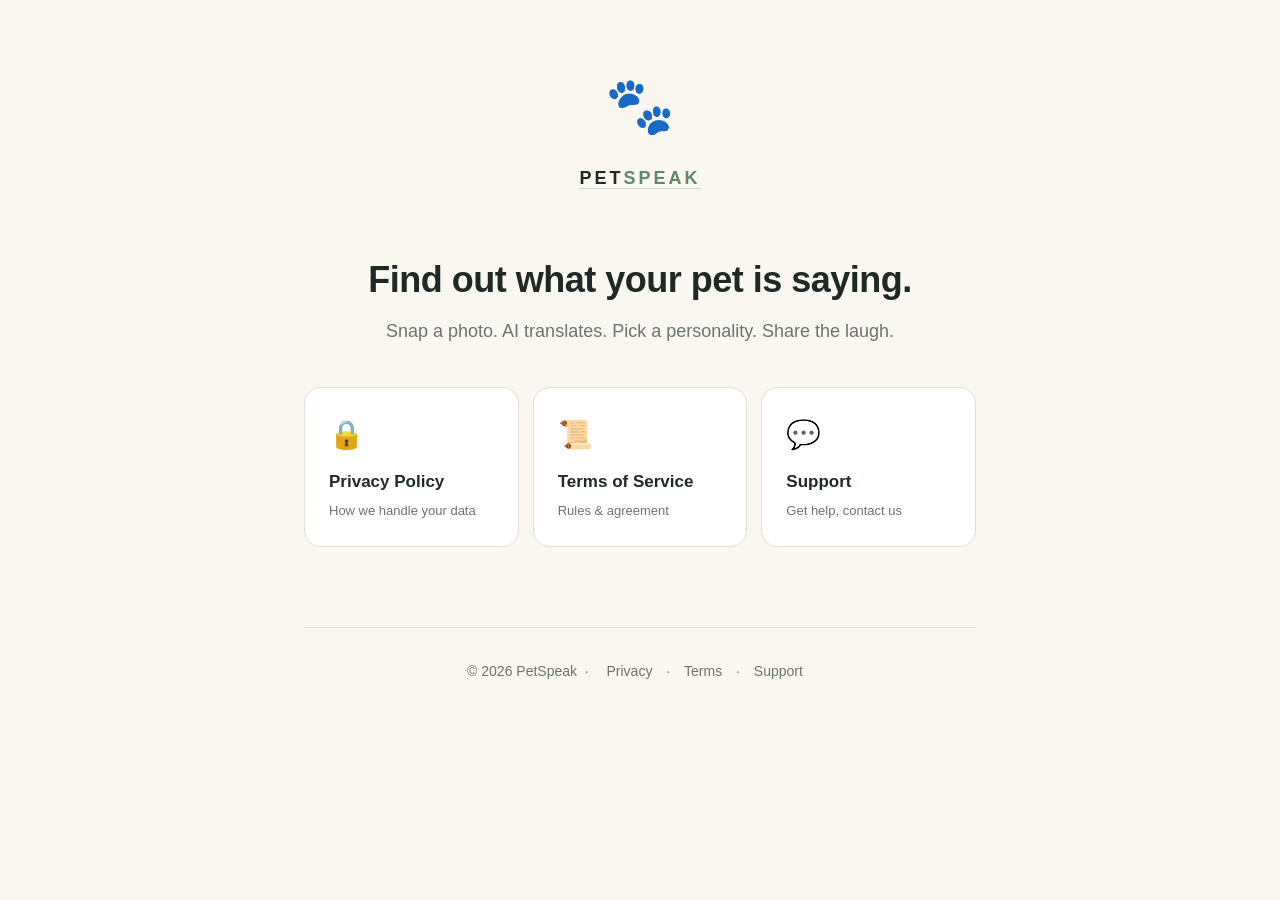
==== index.html @ e9b9ff85 "Initial PetSpeak privacy site" ====
<!DOCTYPE html>
<html lang="en">
<head>
  <meta charset="UTF-8">
  <meta name="viewport" content="width=device-width, initial-scale=1.0">
  <title>PetSpeak</title>
  <link rel="stylesheet" href="_style.css">
</head>
<body>
  <div class="container">
    <header>
      <div class="logo">🐾</div>
      <a href="/" class="brand">PET<span class="accent">SPEAK</span></a>
    </header>

    <h1 style="text-align:center;">Find out what your pet is saying.</h1>
    <p style="text-align:center; color: var(--text-secondary); font-size: 18px; margin-bottom: 16px;">
      Snap a photo. AI translates. Pick a personality. Share the laugh.
    </p>

    <div class="home-grid">
      <a href="privacy.html" class="card">
        <div class="icon">🔒</div>
        <div class="title">Privacy Policy</div>
        <div class="sub">How we handle your data</div>
      </a>
      <a href="terms.html" class="card">
        <div class="icon">📜</div>
        <div class="title">Terms of Service</div>
        <div class="sub">Rules &amp; agreement</div>
      </a>
      <a href="support.html" class="card">
        <div class="icon">💬</div>
        <div class="title">Support</div>
        <div class="sub">Get help, contact us</div>
      </a>
    </div>

    <footer>
      © 2026 PetSpeak &nbsp;·&nbsp;
      <a href="privacy.html">Privacy</a> ·
      <a href="terms.html">Terms</a> ·
      <a href="support.html">Support</a>
    </footer>
  </div>
</body>
</html>
---- _style.css ----
:root {
  --bg: #FAF6F0;
  --card: #FFFFFF;
  --border: #E6DFD0;
  --text: #1F2A26;
  --text-secondary: #6B756F;
  --accent: #7CA982;
  --accent-deep: #5E8A66;
  --link: #5E8A66;
  --coral: #EC7E62;
  --dark: #2D3A35;
}

* { box-sizing: border-box; margin: 0; padding: 0; }
html { scroll-behavior: smooth; }

body {
  font-family: -apple-system, BlinkMacSystemFont, 'SF Pro Display', 'Segoe UI', Roboto, sans-serif;
  background: var(--bg);
  color: var(--text);
  line-height: 1.65;
  -webkit-font-smoothing: antialiased;
}

.container {
  max-width: 720px;
  margin: 0 auto;
  padding: 60px 24px 80px;
}

header {
  text-align: center;
  margin-bottom: 56px;
}

.logo { font-size: 56px; margin-bottom: 12px; }

.brand {
  font-size: 18px;
  font-weight: 800;
  letter-spacing: 3px;
  color: var(--text);
  text-transform: uppercase;
  text-decoration: none;
}

.brand .accent { color: var(--accent-deep); }

h1 {
  font-size: 36px;
  font-weight: 800;
  margin: 40px 0 8px;
  letter-spacing: -0.5px;
  color: var(--text);
}

h2 {
  font-size: 22px;
  font-weight: 700;
  margin: 40px 0 12px;
  color: var(--text);
}

h3 {
  font-size: 17px;
  font-weight: 600;
  margin: 24px 0 8px;
  color: var(--text);
}

p, li {
  font-size: 16px;
  color: #3C4640;
  margin-bottom: 12px;
}

ul, ol {
  padding-left: 22px;
  margin-bottom: 16px;
}

li { margin-bottom: 8px; }

a {
  color: var(--link);
  text-decoration: none;
  border-bottom: 1px solid rgba(94, 138, 102, 0.3);
  transition: border-color .15s;
}

a:hover { border-color: var(--link); }

.effective {
  display: inline-block;
  padding: 6px 12px;
  background: var(--card);
  border: 1px solid var(--border);
  border-radius: 8px;
  font-size: 13px;
  color: var(--text-secondary);
  margin-bottom: 32px;
}

.callout {
  background: var(--card);
  border: 1px solid var(--border);
  border-left: 3px solid var(--accent);
  border-radius: 10px;
  padding: 16px 20px;
  margin: 20px 0;
}

.callout p { margin: 0; color: var(--text); }

footer {
  margin-top: 80px;
  padding-top: 32px;
  border-top: 1px solid var(--border);
  text-align: center;
  font-size: 14px;
  color: var(--text-secondary);
}

footer a {
  color: var(--text-secondary);
  border: none;
  margin: 0 10px;
}

footer a:hover { color: var(--link); }

.home-grid {
  display: grid;
  grid-template-columns: 1fr;
  gap: 14px;
  margin-top: 40px;
}

@media (min-width: 640px) {
  .home-grid { grid-template-columns: 1fr 1fr 1fr; }
}

.card {
  display: block;
  background: var(--card);
  border: 1px solid var(--border);
  border-radius: 16px;
  padding: 24px;
  color: var(--text);
  text-decoration: none;
  transition: transform .15s, border-color .15s;
}

.card:hover {
  transform: translateY(-2px);
  border-color: var(--accent);
}

.card .icon { font-size: 28px; margin-bottom: 10px; }
.card .title { font-size: 17px; font-weight: 700; margin-bottom: 4px; }
.card .sub { font-size: 13px; color: var(--text-secondary); }
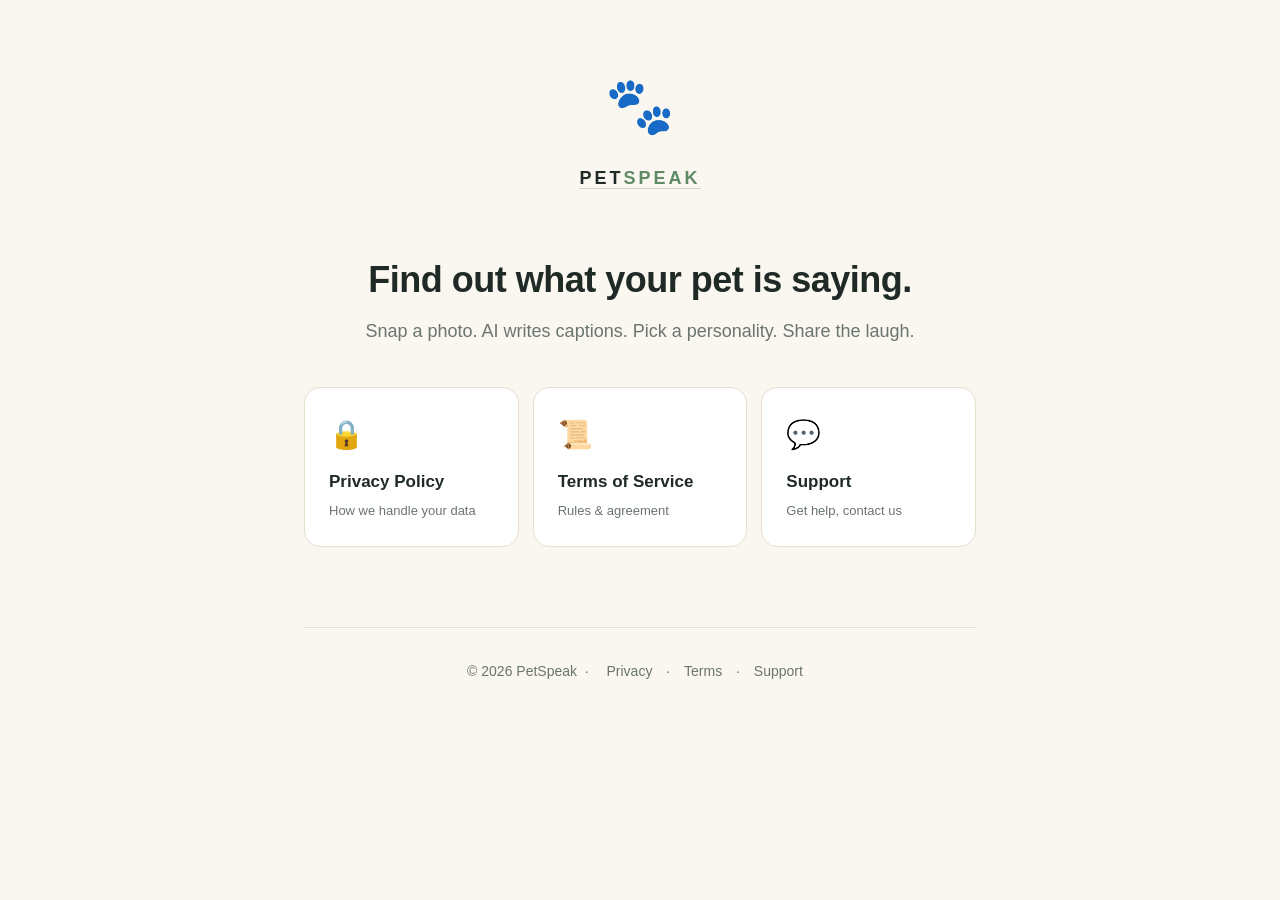
==== commit b60c2df0: "Switch to Google Gemini + reframe translation->caption" ====
--- a/index.html
+++ b/index.html
@@ -15,7 +15,7 @@
 
     <h1 style="text-align:center;">Find out what your pet is saying.</h1>
     <p style="text-align:center; color: var(--text-secondary); font-size: 18px; margin-bottom: 16px;">
-      Snap a photo. AI translates. Pick a personality. Share the laugh.
+      Snap a photo. AI writes captions. Pick a personality. Share the laugh.
     </p>
 
     <div class="home-grid">
